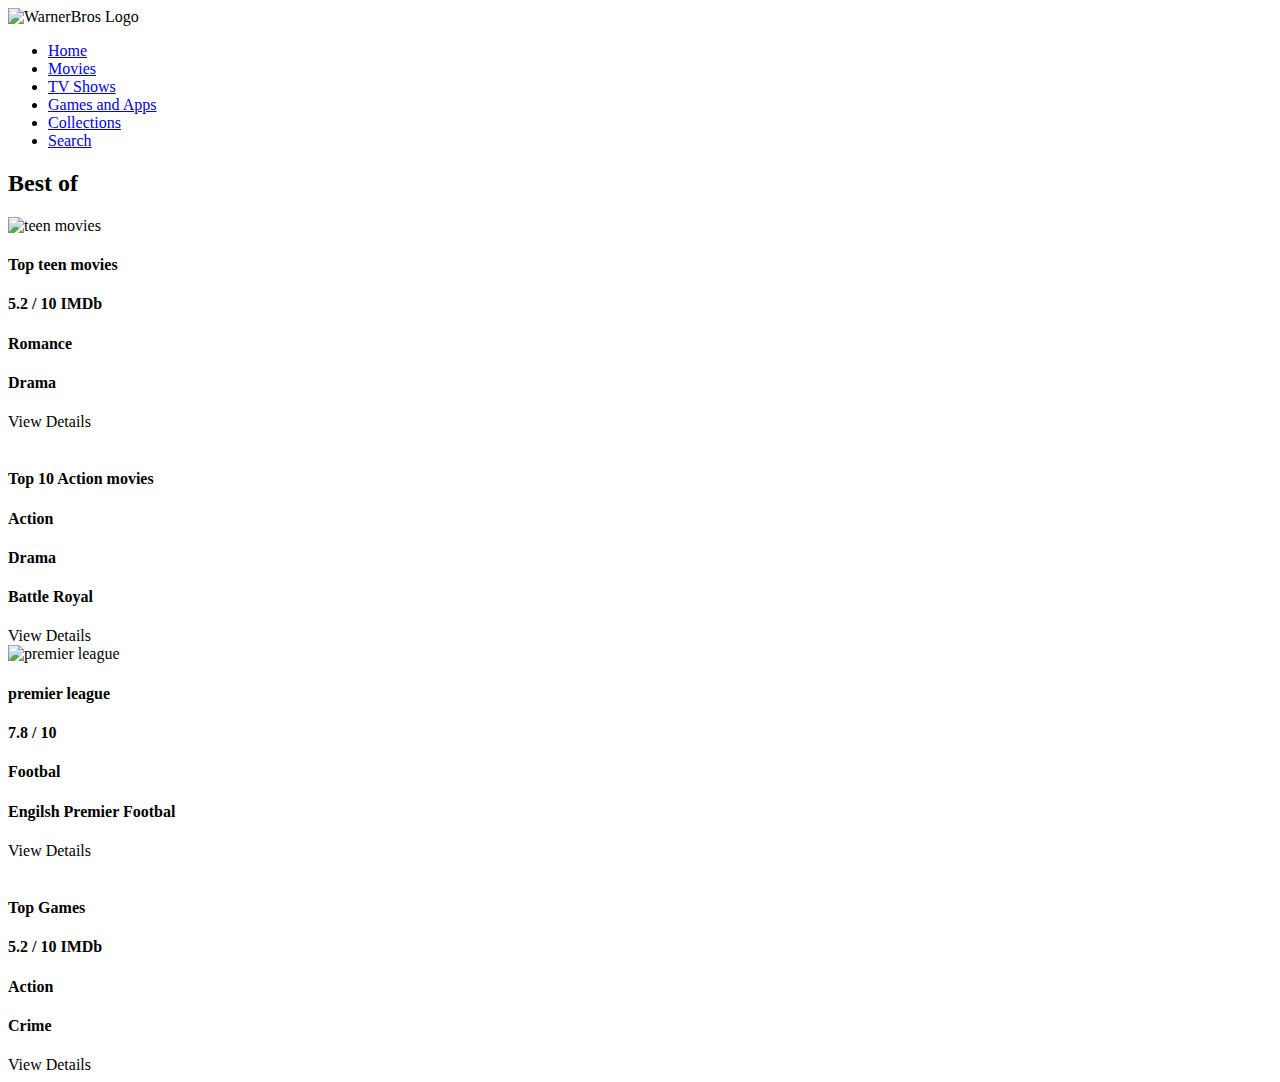
==== collections.html @ 5a7da731 "Add files via upload" ====
<!DOCTYPE html>
<html lang="en">
<head>
    <meta charset="UTF-8">
    <meta name="viewport" content="width=device-width, initial-scale=1.0">
    <link rel="stylesheet" href="style.css">
    <title>WarnerBros | Movies</title>
    <style>
       
    </style>
</head>
<body>
    <header>
        <div class="logo">
            <img src="warner-bros.svg" alt="WarnerBros Logo">
        </div>
        <nav>
            <ul>
                <li><a href="index.html">Home</a></li>
                <li><a href="movies.html">Movies</a></li>
                <li><a href="TV Shows.html">TV Shows</a></li>
                <li><a href="Games and apps.html">Games and Apps</a></li>
                <li><a href="collections.html">Collections</a></li>
                <li><a href="#"><span class="search-icon">Search</span></a></li>
            </ul>
        </nav>
    </header>
<section>
    <h2>Best of</h2>
    
    <div class="movie-grid">
        <div class="movie">
            <img src="top teen movies.jpg" alt="teen movies">
            <figcaption class="movie-caption">
                <h4 class"movie-title">Top teen movies</h4>
                <h4 class="rating">5.2 / 10 IMDb</h4>
                <h4>Romance</h4>
                <h4>Drama</h4>
                <span class="button-green-download2-big">View Details</span>
            </figcaption>
    
        </div>
        <div class="movie">
            <img src="MOvies.jpg" alt="">
            <figcaption class="movie-caption">
                <h4 class"movie-title">Top 10 Action movies</h4>
                <h4 class="rating">Action</h4>
                <h4>Drama</h4>
                <h4>Battle Royal</h4>
                <span class="button-green-download2-big">View Details</span>
            </figcaption>
            
        </div>
        <div class="movie">
            <img src="premier league.jpg" alt="premier league">
            <figcaption class="movie-caption">
                <h4 class"movie-title">premier league</h4>
                <h4 class="rating">7.8 / 10</h4>
                <h4>Footbal</h4>
                <h4>Engilsh Premier Footbal</h4>
                <span class="button-green-download2-big">View Details</span>
            </figcaption>
        </div>
        
        <div class="movie">
            <img src="TOP games.jpg" alt="">
            <figcaption class="movie-caption">
                <h4 class"movie-title">Top Games</h4>
                <h4 class="rating">5.2 / 10 IMDb</h4>
                <h4>Action</h4>
                <h4>Crime</h4>
                <span class="button-green-download2-big">View Details</span>
            </figcaption>
    
        </div>
        
            
        </div>
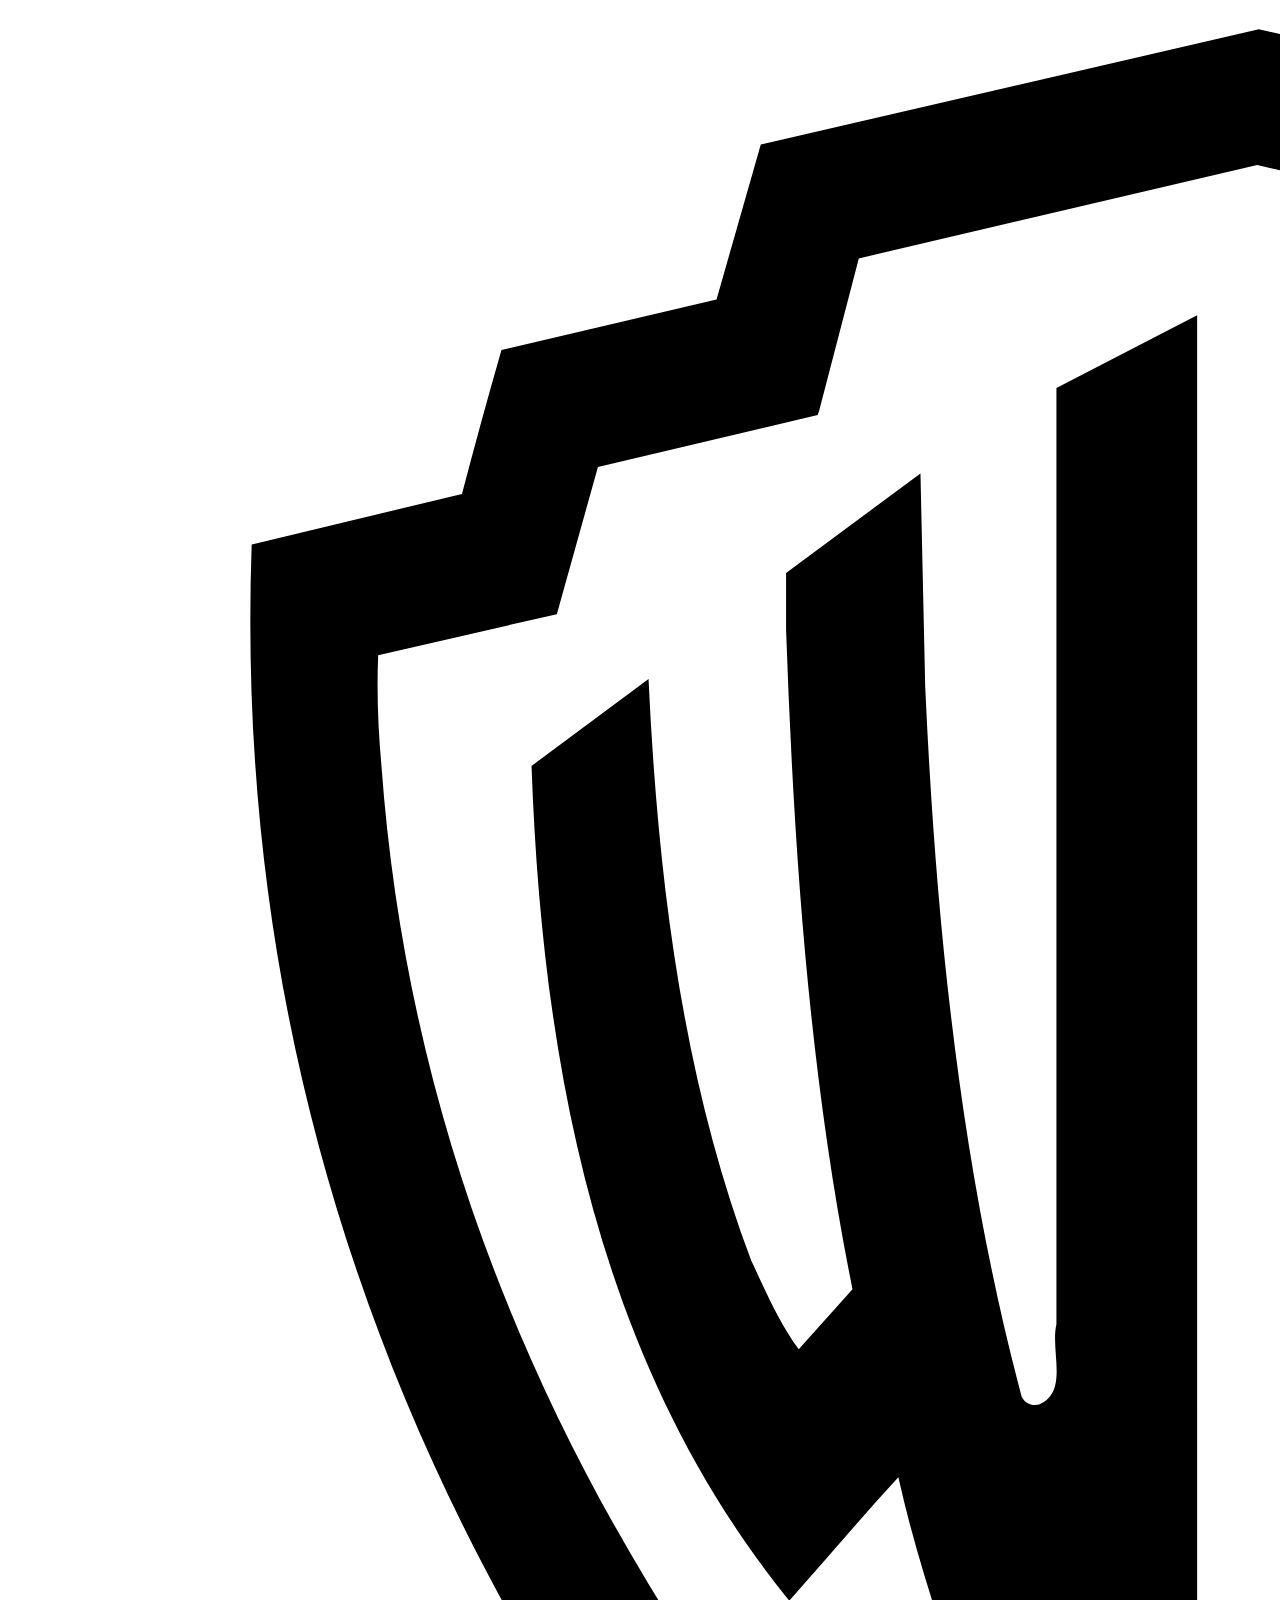
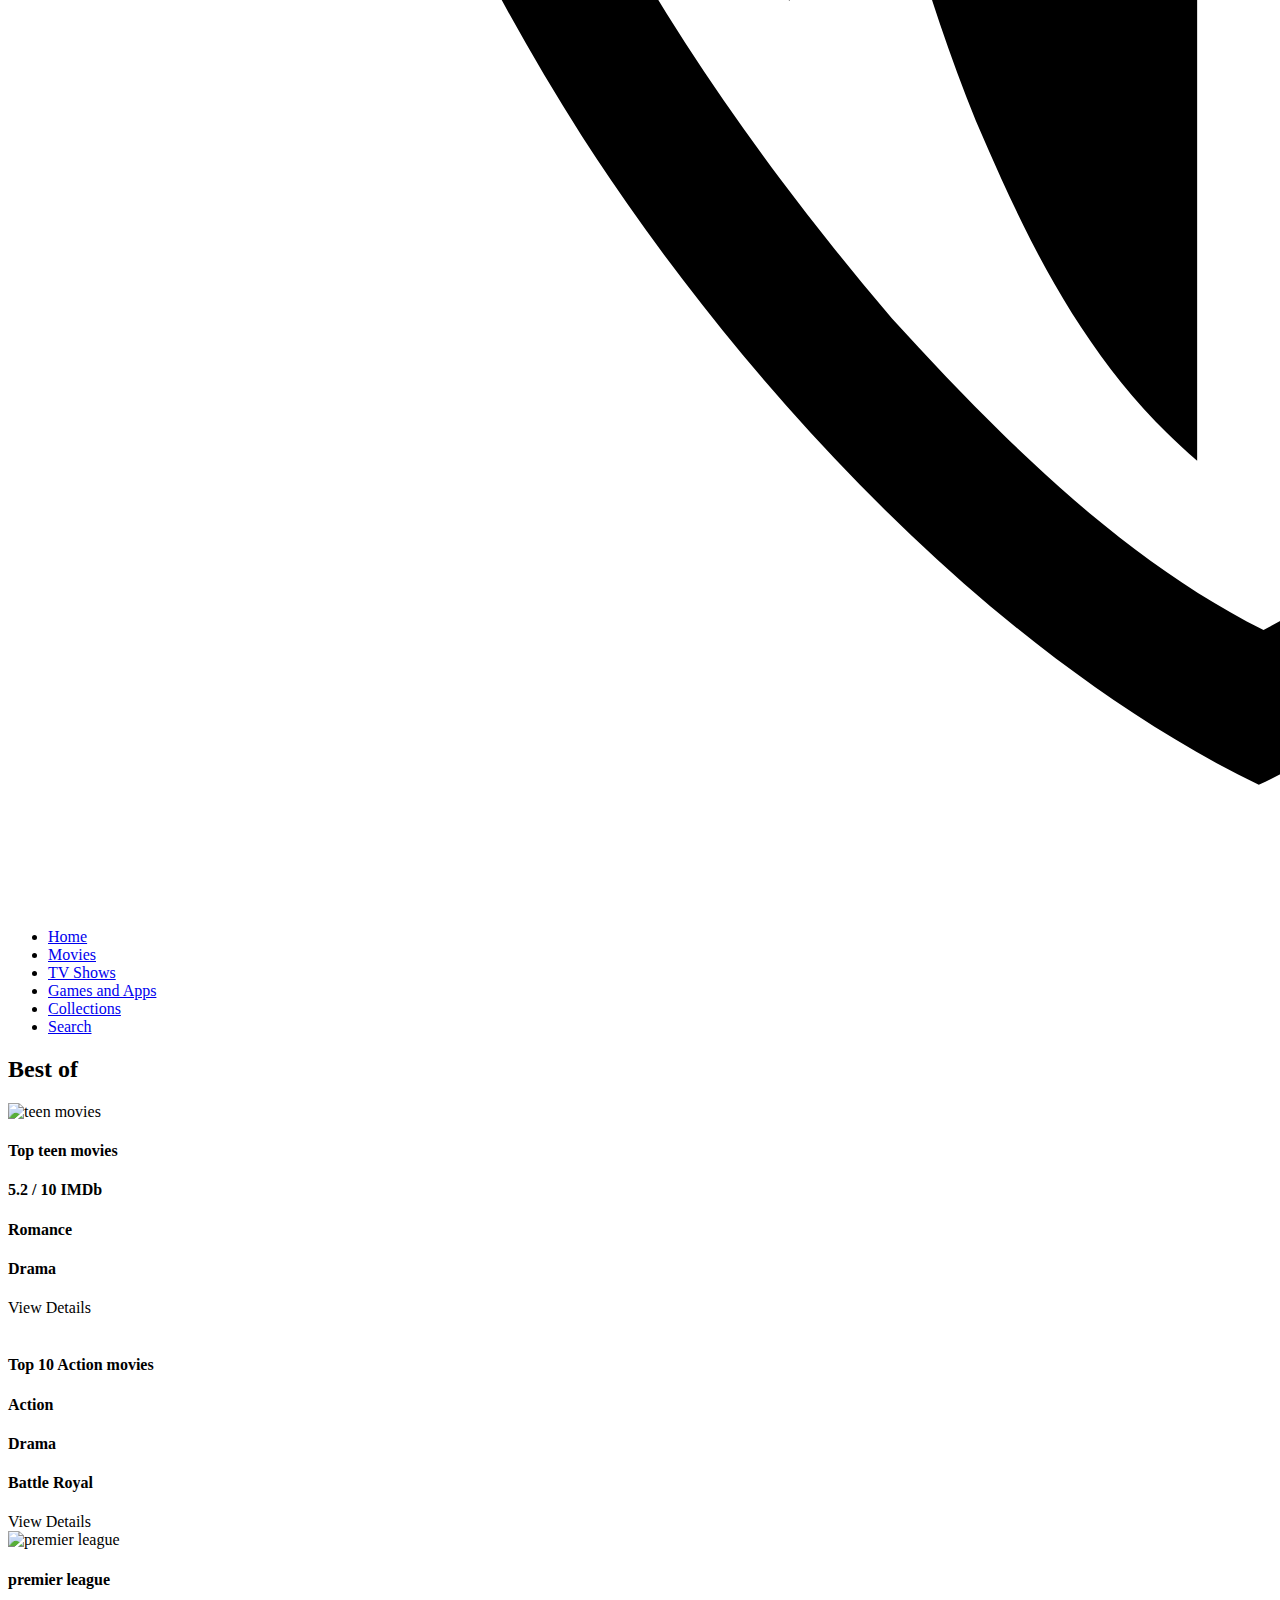
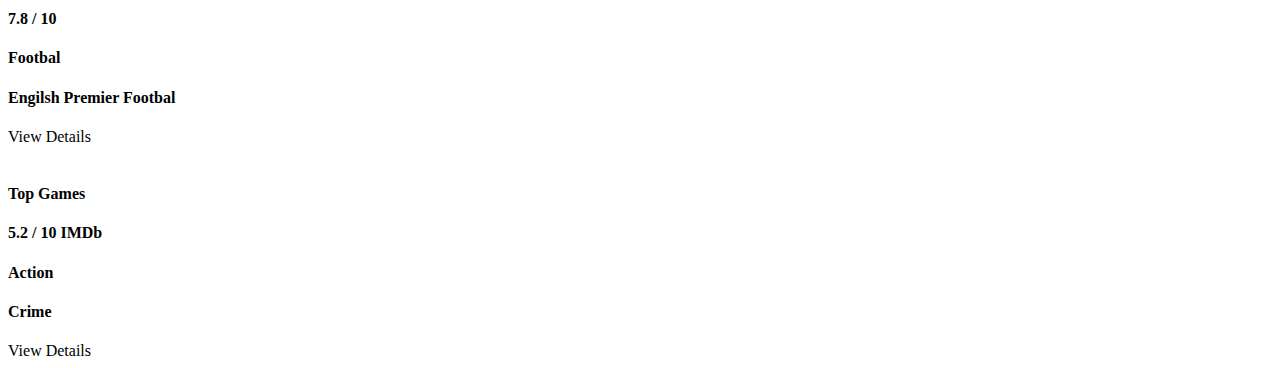
==== commit a5bb9a13: "Add files via upload" ====
--- a/collections.html
+++ b/collections.html
@@ -30,7 +30,7 @@
     
     <div class="movie-grid">
         <div class="movie">
-            <img src="top teen movies.jpg" alt="teen movies">
+            <img src="images/top teen movies.jpg" alt="teen movies">
             <figcaption class="movie-caption">
                 <h4 class"movie-title">Top teen movies</h4>
                 <h4 class="rating">5.2 / 10 IMDb</h4>
@@ -41,7 +41,7 @@
     
         </div>
         <div class="movie">
-            <img src="MOvies.jpg" alt="">
+            <img src="images/MOvies.jpg" alt="">
             <figcaption class="movie-caption">
                 <h4 class"movie-title">Top 10 Action movies</h4>
                 <h4 class="rating">Action</h4>
@@ -52,7 +52,7 @@
             
         </div>
         <div class="movie">
-            <img src="premier league.jpg" alt="premier league">
+            <img src="images/premier league.jpg" alt="premier league">
             <figcaption class="movie-caption">
                 <h4 class"movie-title">premier league</h4>
                 <h4 class="rating">7.8 / 10</h4>
@@ -63,7 +63,7 @@
         </div>
         
         <div class="movie">
-            <img src="TOP games.jpg" alt="">
+            <img src="images/TOP games.jpg" alt="">
             <figcaption class="movie-caption">
                 <h4 class"movie-title">Top Games</h4>
                 <h4 class="rating">5.2 / 10 IMDb</h4>
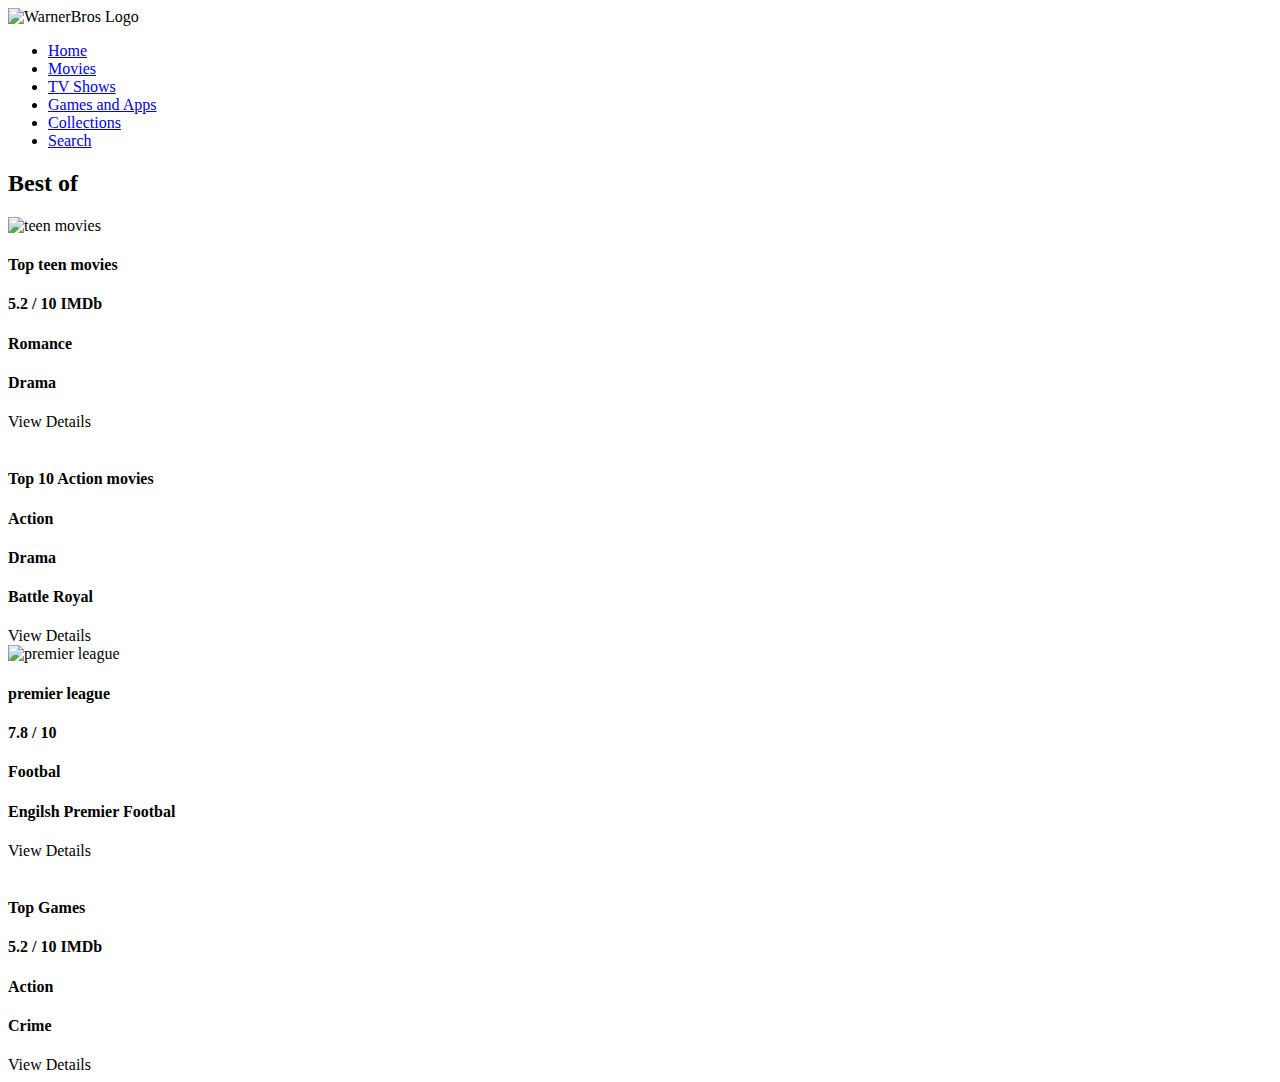
==== commit 27f4b1c9: "Add files via upload" ====
--- a/collections.html
+++ b/collections.html
@@ -3,7 +3,7 @@
 <head>
     <meta charset="UTF-8">
     <meta name="viewport" content="width=device-width, initial-scale=1.0">
-    <link rel="stylesheet" href="style.css">
+    <link rel="stylesheet" href="css/style.css">
     <title>WarnerBros | Movies</title>
     <style>
        
